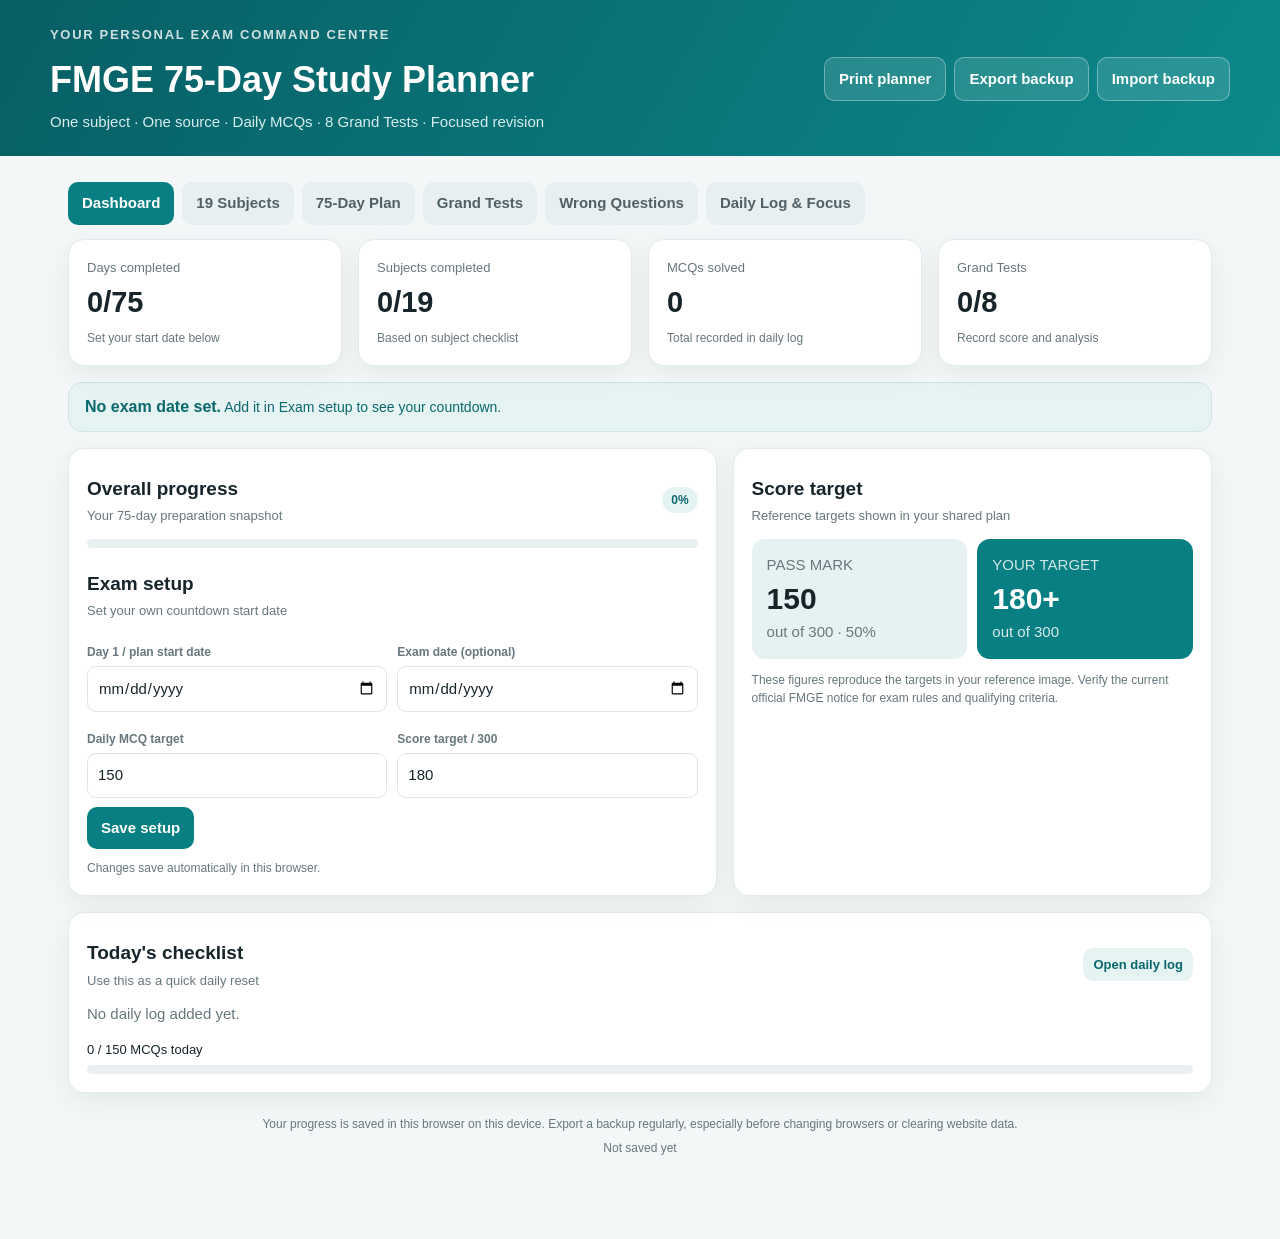
==== index.html @ 82005a5f "Improve FMGE planner: fix data bugs, add exam countdown, target tracking, timer persistence and impo" ====
<!DOCTYPE html>
<html lang="en">
<head>
<meta charset="UTF-8">
<meta name="viewport" content="width=device-width, initial-scale=1.0">
<meta name="theme-color" content="#087f83">
<meta name="description" content="Offline-friendly 75-day FMGE study planner with subject tracking, grand tests, wrong-question notebook and a focus timer.">
<title>FMGE 75-Day Study Planner</title>
<link rel="icon" href="data:image/svg+xml,<svg xmlns='http://www.w3.org/2000/svg' viewBox='0 0 100 100'><text y='.9em' font-size='90'>📚</text></svg>">
<link rel="stylesheet" href="assets/styles.css">
</head>
<body>

<header>
  <div class="top">
    <div class="hero">
      <div class="brand">YOUR PERSONAL EXAM COMMAND CENTRE</div>
      <h1>FMGE 75-Day Study Planner</h1>
      <p>One subject · One source · Daily MCQs · 8 Grand Tests · Focused revision</p>
    </div>
    <div class="head-actions">
      <button class="light" id="printBtn" type="button">Print planner</button>
      <button class="light" id="exportBtn" type="button">Export backup</button>
      <button class="light" id="importBtn" type="button">Import backup</button>
      <input id="importFile" type="file" accept="application/json,.json" hidden>
    </div>
  </div>
</header>

<main>
  <nav class="tabs" role="tablist" aria-label="Planner sections">
    <button class="tab active" id="tab-dashboard" role="tab" aria-selected="true" aria-controls="dashboard" data-tab="dashboard" type="button">Dashboard</button>
    <button class="tab" id="tab-subjects" role="tab" aria-selected="false" aria-controls="subjects" data-tab="subjects" type="button">19 Subjects</button>
    <button class="tab" id="tab-schedule" role="tab" aria-selected="false" aria-controls="schedule" data-tab="schedule" type="button">75-Day Plan</button>
    <button class="tab" id="tab-tests" role="tab" aria-selected="false" aria-controls="tests" data-tab="tests" type="button">Grand Tests</button>
    <button class="tab" id="tab-mistakes" role="tab" aria-selected="false" aria-controls="mistakes" data-tab="mistakes" type="button">Wrong Questions</button>
    <button class="tab" id="tab-daily" role="tab" aria-selected="false" aria-controls="daily" data-tab="daily" type="button">Daily Log &amp; Focus</button>
  </nav>

  <section id="dashboard" class="panel active" role="tabpanel" aria-labelledby="tab-dashboard">
    <div class="grid stats">
      <div class="card">
        <div class="stat-label">Days completed</div>
        <div class="stat-value" id="daysDone">0/75</div>
        <div class="stat-sub" id="dayNow">Set your start date below</div>
      </div>
      <div class="card">
        <div class="stat-label">Subjects completed</div>
        <div class="stat-value" id="subjectsDone">0/19</div>
        <div class="stat-sub">Based on subject checklist</div>
      </div>
      <div class="card">
        <div class="stat-label">MCQs solved</div>
        <div class="stat-value" id="mcqTotal">0</div>
        <div class="stat-sub" id="mcqSub">Total recorded in daily log</div>
      </div>
      <div class="card">
        <div class="stat-label">Grand Tests</div>
        <div class="stat-value" id="gtDone">0/8</div>
        <div class="stat-sub">Record score and analysis</div>
      </div>
    </div>

    <div class="banner" id="countdownBanner" role="status">Add your exam date in Exam setup to see the countdown.</div>

    <div class="grid two">
      <div class="card">
        <div class="section-title">
          <div><h2>Overall progress</h2><p>Your 75-day preparation snapshot</p></div>
          <span class="pill" id="overallPct">0%</span>
        </div>
        <div class="progress" id="overallProgress" role="progressbar" aria-label="Overall plan progress" aria-valuemin="0" aria-valuemax="100" aria-valuenow="0">
          <span id="overallBar"></span>
        </div>

        <div class="section-title" style="margin-top:22px">
          <div><h2>Exam setup</h2><p>Set your own countdown start date</p></div>
        </div>
        <div class="row">
          <div class="field">
            <label for="startDate">Day 1 / plan start date</label>
            <input type="date" id="startDate">
          </div>
          <div class="field">
            <label for="examDate">Exam date (optional)</label>
            <input type="date" id="examDate">
          </div>
        </div>
        <div class="row">
          <div class="field">
            <label for="mcqTarget">Daily MCQ target</label>
            <input type="number" min="1" max="1000" id="mcqTarget" value="150">
          </div>
          <div class="field">
            <label for="scoreTarget">Score target / 300</label>
            <input type="number" min="1" max="300" id="scoreTarget" value="180">
          </div>
        </div>
        <button class="primary" id="saveSettingsBtn" type="button">Save setup</button>
        <p class="muted" style="font-size:12px;margin:10px 0 0">Changes save automatically in this browser.</p>
      </div>

      <div class="card">
        <div class="section-title">
          <div><h2>Score target</h2><p>Reference targets shown in your shared plan</p></div>
        </div>
        <div class="row">
          <div style="background:#e6f1f2;border-radius:13px;padding:15px">
            <div class="muted">PASS MARK</div>
            <div style="font-size:30px;font-weight:850">150</div>
            <div class="muted">out of 300 · 50%</div>
          </div>
          <div style="background:var(--teal);color:#fff;border-radius:13px;padding:15px">
            <div style="opacity:.8">YOUR TARGET</div>
            <div style="font-size:30px;font-weight:850" id="targetDisplay">180+</div>
            <div style="opacity:.85">out of 300</div>
          </div>
        </div>
        <p class="muted" style="font-size:12px">These figures reproduce the targets in your reference image. Verify the current official FMGE notice for exam rules and qualifying criteria.</p>
      </div>
    </div>

    <div class="card" style="margin-top:16px">
      <div class="section-title">
        <div><h2>Today's checklist</h2><p>Use this as a quick daily reset</p></div>
        <button class="soft small" id="openDaily" type="button">Open daily log</button>
      </div>
      <div id="todaySummary" class="muted">No daily log added yet.</div>
      <div class="mcq-today">
        <span id="todayMcqLabel">0 / 150 MCQs today</span>
        <span class="muted" id="todayHours"></span>
      </div>
      <div class="progress" id="todayProgress" role="progressbar" aria-label="Today's MCQ target" aria-valuemin="0" aria-valuemax="100" aria-valuenow="0">
        <span id="todayBar"></span>
      </div>
    </div>
  </section>

  <section id="subjects" class="panel" role="tabpanel" aria-labelledby="tab-subjects">
    <div class="section-title">
      <div><h2>19 subjects · one source each</h2><p>Choose one main revision platform. Reference books are for doubts, not parallel reading.</p></div>
      <span class="pill" id="subjectProgress">0/19 done</span>
    </div>
    <div class="notice" style="margin-bottom:14px">Main revision notes/videos: choose ONE platform (Marrow, PrepLadder or DAMS). Use the book listed for clarification and difficult concepts. Avoid switching sources repeatedly.</div>
    <div class="card">
      <div class="row" style="margin-bottom:12px">
        <div class="field">
          <label for="platform">Your one main platform</label>
          <select id="platform">
            <option value="">Choose platform</option>
            <option>Marrow</option>
            <option>PrepLadder</option>
            <option>DAMS</option>
            <option>Other</option>
          </select>
        </div>
        <div class="field">
          <label for="platformOther">Other platform (if selected)</label>
          <input id="platformOther" placeholder="Enter platform name">
        </div>
      </div>
      <div class="table-wrap">
        <table>
          <thead><tr><th>Done</th><th>Subject</th><th>Reference book / source</th><th>What I read / covered</th><th>What is left</th></tr></thead>
          <tbody id="subjectRows"></tbody>
        </table>
      </div>
    </div>
  </section>

  <section id="schedule" class="panel" role="tabpanel" aria-labelledby="tab-schedule">
    <div class="section-title">
      <div><h2>75-day timetable</h2><p>Follow the phases and adjust the daily subject split to your pace.</p></div>
    </div>
    <div class="card" id="phaseList"></div>
    <div class="card" style="margin-top:16px">
      <div class="section-title">
        <div><h2>Day-by-day tracker</h2><p>Mark each day complete and add your focus for that day.</p></div>
        <span class="pill" id="planProgress">0/75 days</span>
      </div>
      <div class="table-wrap">
        <table>
          <thead><tr><th>Done</th><th>Day</th><th>Calendar date</th><th>Plan / focus</th><th>Your notes</th></tr></thead>
          <tbody id="dayRows"></tbody>
        </table>
      </div>
    </div>
  </section>

  <section id="tests" class="panel" role="tabpanel" aria-labelledby="tab-tests">
    <div class="section-title">
      <div><h2>8 Grand Tests in 75 days</h2><p>Every GT: full exam simulation · 2 parts × 150 questions (as in your reference plan).</p></div>
    </div>
    <div class="card">
      <h3 style="margin-top:0">GT schedule</h3>
      <div class="gt-grid" id="gtSchedule"></div>
      <div class="muted" style="font-size:12px;margin-top:12px">Block 1: GT 1–4. Block 2: GT 5–8, closer together.</div>
    </div>
    <div class="card" style="margin-top:16px">
      <div class="section-title">
        <div><h2>GT score &amp; analysis tracker</h2><p>Complete the analysis on the same day. Suggested analysis time: 3 hours.</p></div>
      </div>
      <div class="table-wrap">
        <table>
          <thead><tr><th>GT</th><th>Day</th><th>Date</th><th>Score / 300</th><th>Analysis done</th><th>Weak areas / action</th></tr></thead>
          <tbody id="gtRows"></tbody>
        </table>
      </div>
    </div>
    <div class="card" style="margin-top:16px">
      <div class="section-title">
        <div><h2>GT subject-wise score analysis</h2><p>Enter the percentage for each subject after every GT. Compare the latest two tests and identify subjects needing extra revision.</p></div>
        <span class="pill">50% benchmark</span>
      </div>
      <div class="notice">Rule: below 50% in 2 consecutive GTs = assign that subject 1 extra revision day. A missing score is not counted as a failed GT.</div>
      <div class="field" style="max-width:260px">
        <label for="subjectGTSelect">Choose GT to enter / review</label>
        <select id="subjectGTSelect"></select>
      </div>
      <div class="analysis-summary">
        <div><span class="muted" style="font-size:12px">OK</span><b id="gtOkCount">0</b><span class="muted" style="font-size:11px">Latest score ≥50%</span></div>
        <div><span class="muted" style="font-size:12px">Watch</span><b id="gtWatchCount">0</b><span class="muted" style="font-size:11px">One score below 50%</span></div>
        <div><span class="muted" style="font-size:12px">Extra revision</span><b id="gtReviseCount">0</b><span class="muted" style="font-size:11px">Two GTs in a row below 50%</span></div>
      </div>
      <div class="subject-analysis-grid" id="subjectGTGrid"></div>
      <div class="section-title" style="margin-top:20px">
        <div><h3 style="margin:0">Subject-wise action report</h3><p>Based on the latest two GTs with recorded scores.</p></div>
      </div>
      <div id="subjectGTReport"></div>
    </div>
  </section>

  <section id="mistakes" class="panel" role="tabpanel" aria-labelledby="tab-mistakes">
    <div class="section-title">
      <div><h2>Wrong-question notebook</h2><p>Every incorrect question goes into one of these four buckets.</p></div>
    </div>
    <div class="card">
      <div class="category"><div class="number">1</div><div><b>Not read</b><p>Never studied this topic.</p></div></div>
      <div class="category"><div class="number">2</div><div><b>Read, still wrong</b><p>Studied it but got it wrong.</p></div></div>
      <div class="category"><div class="number">3</div><div><b>Silly mistake</b><p>You knew it, but misread or slipped.</p></div></div>
      <div class="category" style="border:0"><div class="number">4</div><div><b>Confused between 2 options</b><p>The second option confused you.</p></div></div>
    </div>
    <div class="card" style="margin-top:16px">
      <h3 style="margin-top:0">Add a wrong question</h3>
      <div class="row">
        <div class="field">
          <label for="wrongSubject">Subject</label>
          <select id="wrongSubject"></select>
        </div>
        <div class="field">
          <label for="wrongCategory">Category</label>
          <select id="wrongCategory">
            <option value="1">1 · Not read</option>
            <option value="2">2 · Read, still wrong</option>
            <option value="3">3 · Silly mistake</option>
            <option value="4">4 · Confused between 2 options</option>
          </select>
        </div>
      </div>
      <div class="row">
        <div class="field">
          <label for="wrongTopic">Topic / question reference</label>
          <input id="wrongTopic" placeholder="e.g. Nephrotic syndrome">
        </div>
        <div class="field">
          <label for="wrongDate">Date</label>
          <input type="date" id="wrongDate">
        </div>
      </div>
      <div class="field">
        <label for="wrongNote">Correct concept / why I got it wrong / next action</label>
        <textarea id="wrongNote" placeholder="Write the key learning point..."></textarea>
      </div>
      <button class="primary" id="addWrongBtn" type="button">Add to notebook</button>
    </div>
    <div class="card" style="margin-top:16px">
      <div class="section-title">
        <div><h2>Saved mistakes</h2><p id="wrongCount">0 entries</p></div>
        <button class="soft small" id="clearWrongBtn" type="button">Clear all</button>
      </div>
      <div id="wrongList"></div>
    </div>
  </section>

  <section id="daily" class="panel" role="tabpanel" aria-labelledby="tab-daily">
    <div class="section-title">
      <div><h2>Daily study log</h2><p>Track actual study time, coverage and MCQs — not just planned hours.</p></div>
    </div>
    <div class="grid two">
      <div class="card">
        <h3 style="margin-top:0">Log today's work</h3>
        <div class="row">
          <div class="field">
            <label for="logDate">Date</label>
            <input type="date" id="logDate">
          </div>
          <div class="field">
            <label for="logSubject">Subject</label>
            <select id="logSubject"></select>
          </div>
        </div>
        <div class="row">
          <div class="field">
            <label for="studyHours">Study hours</label>
            <input type="number" id="studyHours" min="0" max="24" value="0">
          </div>
          <div class="field">
            <label for="studyMinutes">Minutes</label>
            <input type="number" id="studyMinutes" min="0" max="59" value="0">
          </div>
        </div>
        <div class="row">
          <div class="field">
            <label for="mcqs">MCQs solved</label>
            <input type="number" id="mcqs" min="0" value="0">
          </div>
          <div class="field">
            <label for="correct">MCQs correct</label>
            <input type="number" id="correct" min="0" value="0">
          </div>
        </div>
        <div class="field">
          <label for="readToday">What I read / completed</label>
          <textarea id="readToday" placeholder="Topics, videos, notes..."></textarea>
        </div>
        <div class="field">
          <label for="leftToday">What is left / revise next</label>
          <textarea id="leftToday" placeholder="Pending topics and next action..."></textarea>
        </div>
        <div class="error" id="logError" role="alert"></div>
        <button class="primary" id="saveLogBtn" type="button">Save daily log</button>
      </div>

      <div class="card timer">
        <h3 style="margin-top:0">Focus timer</h3>
        <p class="muted">Pomodoro, stopwatch or custom focus session</p>
        <div class="row">
          <div class="field">
            <label for="timerMode">Mode</label>
            <select id="timerMode">
              <option value="pomodoro">Pomodoro · 25 min</option>
              <option value="short">Short break · 5 min</option>
              <option value="long">Long break · 15 min</option>
              <option value="stopwatch">Stopwatch</option>
              <option value="custom">Custom countdown</option>
            </select>
          </div>
          <div class="field">
            <label for="customMinutes">Custom minutes</label>
            <input type="number" id="customMinutes" min="1" max="600" value="50">
          </div>
        </div>
        <div class="clock" id="clock" role="timer" aria-live="off">25:00</div>
        <div class="timer-controls">
          <button class="primary" id="timerStart" type="button">Start</button>
          <button class="soft" id="timerReset" type="button">Reset</button>
        </div>
        <p class="muted" id="timerStatus" aria-live="polite">Focus on one task until the timer ends.</p>
      </div>
    </div>

    <div class="card" style="margin-top:16px">
      <div class="section-title">
        <div><h2>Daily history</h2><p>Saved logs on this device</p></div>
      </div>
      <div id="logHistory"></div>
    </div>
  </section>

  <footer class="muted" style="font-size:12px;text-align:center;margin-top:22px">
    <div>Your progress is saved in this browser on this device. Export a backup regularly, especially before changing browsers or clearing website data.</div>
    <div id="lastSaved" style="margin-top:6px">Not saved yet</div>
  </footer>
</main>

<div id="toast" class="toast" role="status" aria-live="polite"></div>

<script src="assets/app.js"></script>
</body>
</html>
---- assets/styles.css ----
:root{
  --teal:#087f83;
  --teal2:#0b686d;
  --mint:#e5f3f2;
  --ink:#17252b;
  --muted:#68777d;
  --line:#e4eaec;
  --bg:#f4f7f8;
  --white:#fff;
  --accent:#b75b32;
  --shadow:0 8px 24px rgba(20,55,60,.07);
}

*{box-sizing:border-box}

body{
  margin:0;
  background:var(--bg);
  color:var(--ink);
  font:15px/1.5 Inter,-apple-system,BlinkMacSystemFont,"Segoe UI",sans-serif;
}

header{
  background:linear-gradient(120deg,#075f65,#0c898b);
  color:#fff;
  padding:25px max(20px,calc((100% - 1180px)/2)) 23px;
}

.top{display:flex;justify-content:space-between;gap:16px;align-items:center;flex-wrap:wrap}
.brand{font-size:13px;letter-spacing:.13em;font-weight:800;opacity:.8}
.hero h1{font-size:clamp(25px,4vw,36px);margin:8px 0 4px}
.hero p{margin:0;color:#d6eeee}
.head-actions{display:flex;gap:8px;flex-wrap:wrap}

button,.btn{
  border:0;
  border-radius:10px;
  padding:10px 14px;
  font:inherit;
  font-weight:650;
  cursor:pointer;
}
.primary{background:var(--teal);color:#fff}
.light{background:#ffffff20;color:#fff;border:1px solid #ffffff55}
.soft{background:var(--mint);color:var(--teal2)}
.danger{background:#fff0eb;color:#a33e20}
.small{padding:7px 10px;font-size:13px}

main{max-width:1180px;margin:22px auto;padding:0 18px 60px}

.tabs{display:flex;gap:8px;overflow:auto;padding:4px 0 14px}
.tab{white-space:nowrap;background:#e8eff0;color:#506066}
.tab.active{background:var(--teal);color:#fff}

.panel{display:none}
.panel.active{display:block}

.grid{display:grid;gap:16px}
.stats{grid-template-columns:repeat(4,minmax(0,1fr));margin-bottom:16px}

.card{
  background:var(--white);
  border:1px solid var(--line);
  border-radius:16px;
  padding:18px;
  box-shadow:var(--shadow);
}

.stat-label{color:var(--muted);font-size:13px}
.stat-value{font-size:29px;font-weight:800;margin:4px 0}
.stat-sub{color:var(--muted);font-size:12px}

.section-title{display:flex;justify-content:space-between;align-items:center;gap:12px;margin:8px 0 13px}
.section-title h2{font-size:19px;margin:0}
.section-title p{margin:3px 0 0;color:var(--muted);font-size:13px}

.progress{height:9px;border-radius:20px;background:#e9eff0;overflow:hidden}
.progress span{display:block;height:100%;background:var(--teal);border-radius:20px;width:0;transition:width .25s}

.banner{
  background:var(--mint);
  border:1px solid #cfe6e4;
  color:var(--teal2);
  border-radius:14px;
  padding:12px 16px;
  margin-bottom:16px;
  font-size:14px;
}
.banner b{font-size:16px}
.banner .muted{color:#4c6d6f}

.two{grid-template-columns:1.15fr .85fr}

.field{display:flex;flex-direction:column;gap:5px;margin:9px 0}
.field label{font-size:12px;color:var(--muted);font-weight:700}
.field input,.field select,.field textarea{
  width:100%;
  border:1px solid #dce5e7;
  border-radius:9px;
  padding:10px;
  background:#fff;
  color:var(--ink);
  font:inherit;
}
.field textarea{min-height:75px;resize:vertical}

.row{display:flex;gap:10px;align-items:center;flex-wrap:wrap}
.row>*{flex:1}
.muted{color:var(--muted)}

.pill{
  display:inline-block;
  padding:4px 9px;
  background:var(--mint);
  color:var(--teal2);
  border-radius:30px;
  font-size:12px;
  font-weight:700;
}

.table-wrap{overflow:auto}
table{width:100%;border-collapse:collapse;min-width:620px}
th,td{text-align:left;padding:11px 9px;border-bottom:1px solid var(--line);vertical-align:middle}
th{font-size:12px;color:var(--muted);text-transform:uppercase;letter-spacing:.04em}
td{font-size:14px}
td input[type=checkbox]{width:18px;height:18px;accent-color:var(--teal)}
.subject-name{font-weight:750}
.book{color:var(--muted)}

.phase{border-left:4px solid var(--teal);padding:2px 0 2px 13px;margin:14px 0}
.phase strong{display:block}
.phase span{color:var(--muted);font-size:13px}

.gt-grid{display:grid;grid-template-columns:repeat(4,1fr);gap:10px}
.gt{background:var(--teal);color:#fff;border-radius:13px;padding:13px;text-align:center}
.gt b{display:block;font-size:18px}
.gt span{font-size:12px;opacity:.85}

.category{display:flex;gap:10px;align-items:flex-start;padding:12px 0;border-bottom:1px solid var(--line)}
.category p{margin:2px 0 0;color:var(--muted);font-size:13px}
.number{
  width:28px;height:28px;border-radius:50%;
  background:var(--mint);color:var(--teal);
  display:grid;place-items:center;font-weight:800;flex:none;
}

.timer{text-align:center}
.clock{font-size:44px;font-weight:800;letter-spacing:.04em;margin:15px 0}
.timer-controls{display:flex;justify-content:center;gap:8px;flex-wrap:wrap}

.list-item{
  display:flex;justify-content:space-between;gap:10px;align-items:center;
  padding:10px 0;border-bottom:1px solid var(--line);
}
.empty{padding:22px;text-align:center;color:var(--muted)}

.notice{
  background:#fff8e9;
  border:1px solid #f2dfb8;
  padding:12px;
  border-radius:12px;
  color:#76521d;
  font-size:13px;
}

.mcq-today{display:flex;justify-content:space-between;gap:10px;font-size:13px;margin:14px 0 6px}
.error{color:#a33e20;font-size:13px;min-height:18px;margin:4px 0}

.toast{
  position:fixed;
  left:50%;
  bottom:24px;
  transform:translate(-50%,20px);
  background:var(--ink);
  color:#fff;
  padding:11px 16px;
  border-radius:10px;
  font-size:14px;
  opacity:0;
  pointer-events:none;
  transition:opacity .2s,transform .2s;
  z-index:50;
  max-width:90vw;
}
.toast.show{opacity:1;transform:translate(-50%,0)}
.toast.success{background:var(--teal2)}
.toast.error{background:#a33e20}

.subject-analysis-grid{display:grid;grid-template-columns:repeat(2,minmax(0,1fr));gap:14px}
.subject-analysis-card{border:1px solid var(--line);border-radius:12px;padding:13px;background:#fff}
.subject-analysis-card h4{margin:0 0 9px;font-size:15px}
.subject-score-row{
  display:grid;
  grid-template-columns:1fr 72px 72px;
  gap:8px;
  align-items:center;
  padding:7px 0;
  border-bottom:1px solid var(--line);
}
.subject-score-row:last-child{border-bottom:0}
.subject-score-row input{
  width:100%;
  min-width:0;
  border:1px solid #dce5e7;
  border-radius:8px;
  padding:7px;
  font:inherit;
}

.status-ok{color:var(--teal2);font-weight:750}
.status-watch{color:#9a6a19;font-weight:750}
.status-revise{color:#a33e20;font-weight:800}
.status-none{color:var(--muted);font-weight:700}

.analysis-summary{display:grid;grid-template-columns:repeat(3,minmax(0,1fr));gap:10px;margin:12px 0}
.analysis-summary>div{background:var(--bg);border-radius:10px;padding:12px}
.analysis-summary b{display:block;font-size:21px}

.sr-only{
  position:absolute;width:1px;height:1px;
  padding:0;margin:-1px;overflow:hidden;
  clip:rect(0,0,0,0);white-space:nowrap;border:0;
}

:focus-visible{outline:3px solid #0c898b;outline-offset:2px}

@media(max-width:760px){
  .stats{grid-template-columns:repeat(2,1fr)}
  .two{grid-template-columns:1fr}
  .gt-grid{grid-template-columns:repeat(2,1fr)}
  main{padding-left:12px;padding-right:12px}
  .card{padding:15px}
  .subject-analysis-grid{grid-template-columns:1fr}
  .analysis-summary{grid-template-columns:repeat(3,1fr)}
  .subject-score-row{grid-template-columns:1fr 64px 64px}
}

@media print{
  header{background:#fff;color:#111;padding:10px}
  .head-actions,.tabs,button,.toast,.timer-controls{display:none!important}
  body{background:#fff}
  .panel{display:none!important}
  .panel.active{display:block!important}
  .card{box-shadow:none;break-inside:avoid}
  main{max-width:none}
}
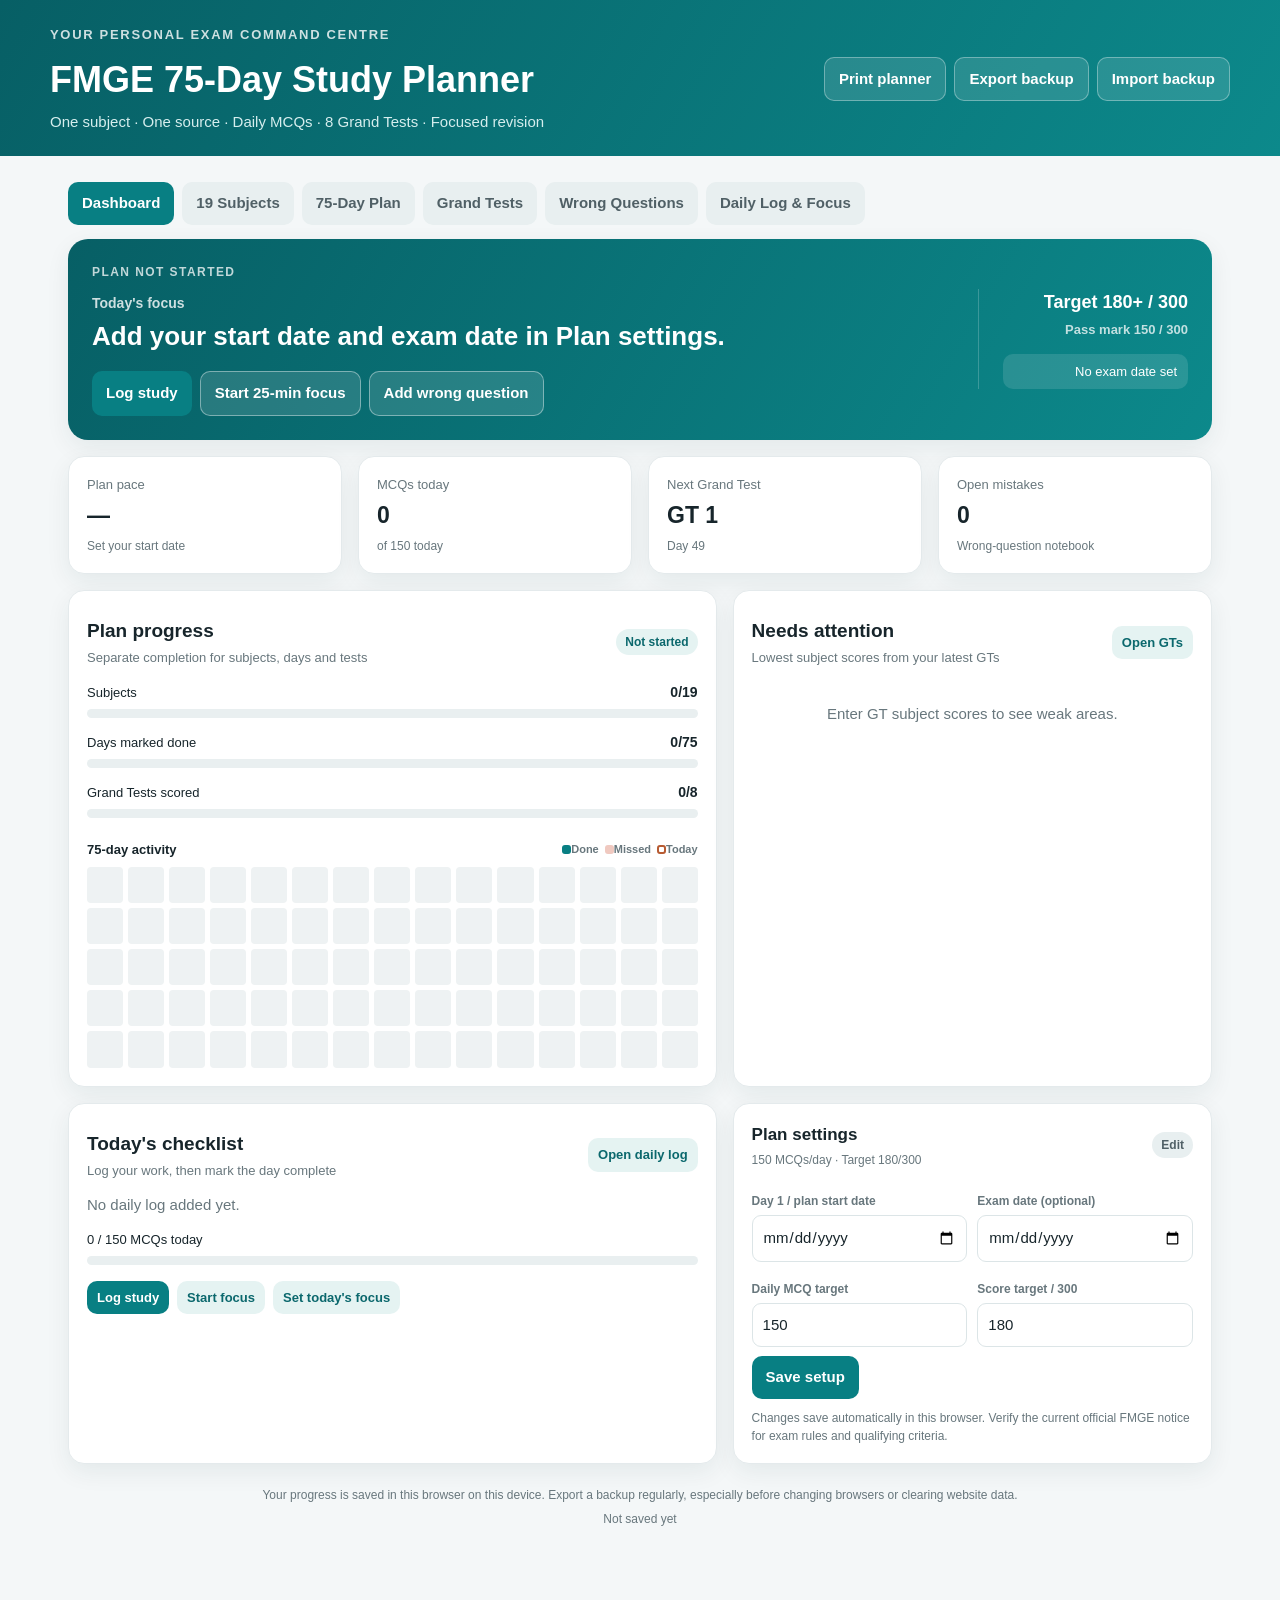
==== commit 6edba8f9: "Restructure dashboard: today hero, decision KPIs, separate progress, heatmap, weak-subject list, col" ====
--- a/index.html
+++ b/index.html
@@ -38,100 +38,135 @@
   </nav>
 
   <section id="dashboard" class="panel active" role="tabpanel" aria-labelledby="tab-dashboard">
-    <div class="grid stats">
-      <div class="card">
-        <div class="stat-label">Days completed</div>
-        <div class="stat-value" id="daysDone">0/75</div>
-        <div class="stat-sub" id="dayNow">Set your start date below</div>
-      </div>
-      <div class="card">
-        <div class="stat-label">Subjects completed</div>
-        <div class="stat-value" id="subjectsDone">0/19</div>
-        <div class="stat-sub">Based on subject checklist</div>
-      </div>
-      <div class="card">
-        <div class="stat-label">MCQs solved</div>
-        <div class="stat-value" id="mcqTotal">0</div>
-        <div class="stat-sub" id="mcqSub">Total recorded in daily log</div>
-      </div>
-      <div class="card">
-        <div class="stat-label">Grand Tests</div>
-        <div class="stat-value" id="gtDone">0/8</div>
-        <div class="stat-sub">Record score and analysis</div>
-      </div>
-    </div>
-
-    <div class="banner" id="countdownBanner" role="status">Add your exam date in Exam setup to see the countdown.</div>
+    <div class="hero-card">
+      <div class="hero-main">
+        <div class="hero-eyebrow" id="heroEyebrow">PLAN NOT STARTED</div>
+        <h2 class="hero-title">Today's focus</h2>
+        <p class="hero-focus" id="heroFocus">Add your start date and exam date in Plan settings.</p>
+        <div class="hero-actions">
+          <button class="primary" id="heroLog" type="button">Log study</button>
+          <button class="light" id="heroFocusBtn" type="button">Start 25-min focus</button>
+          <button class="light" id="heroWrongBtn" type="button">Add wrong question</button>
+        </div>
+      </div>
+      <div class="hero-side">
+        <div class="hero-target" id="heroTarget">Target 180+ / 300</div>
+        <div class="hero-target subtle">Pass mark 150 / 300</div>
+        <div class="hero-countdown" id="heroCountdown" role="status">No exam date set</div>
+      </div>
+    </div>
+
+    <div class="grid stats kpis">
+      <div class="card">
+        <div class="stat-label">Plan pace</div>
+        <div class="stat-value" id="kpiPace">—</div>
+        <div class="stat-sub" id="kpiPaceSub">Set your start date</div>
+      </div>
+      <div class="card">
+        <div class="stat-label">MCQs today</div>
+        <div class="stat-value" id="kpiMcqToday">0</div>
+        <div class="stat-sub" id="kpiMcqSub">of 150 target</div>
+      </div>
+      <div class="card">
+        <div class="stat-label">Next Grand Test</div>
+        <div class="stat-value" id="kpiNextGt">GT 1</div>
+        <div class="stat-sub" id="kpiNextGtSub">Day 49</div>
+      </div>
+      <div class="card">
+        <div class="stat-label">Open mistakes</div>
+        <div class="stat-value" id="kpiMistakes">0</div>
+        <div class="stat-sub" id="kpiMistakesSub">Wrong-question notebook</div>
+      </div>
+    </div>
 
     <div class="grid two">
       <div class="card">
         <div class="section-title">
-          <div><h2>Overall progress</h2><p>Your 75-day preparation snapshot</p></div>
-          <span class="pill" id="overallPct">0%</span>
-        </div>
-        <div class="progress" id="overallProgress" role="progressbar" aria-label="Overall plan progress" aria-valuemin="0" aria-valuemax="100" aria-valuenow="0">
-          <span id="overallBar"></span>
-        </div>
-
-        <div class="section-title" style="margin-top:22px">
-          <div><h2>Exam setup</h2><p>Set your own countdown start date</p></div>
-        </div>
-        <div class="row">
-          <div class="field">
-            <label for="startDate">Day 1 / plan start date</label>
-            <input type="date" id="startDate">
-          </div>
-          <div class="field">
-            <label for="examDate">Exam date (optional)</label>
-            <input type="date" id="examDate">
-          </div>
-        </div>
-        <div class="row">
-          <div class="field">
-            <label for="mcqTarget">Daily MCQ target</label>
-            <input type="number" min="1" max="1000" id="mcqTarget" value="150">
-          </div>
-          <div class="field">
-            <label for="scoreTarget">Score target / 300</label>
-            <input type="number" min="1" max="300" id="scoreTarget" value="180">
-          </div>
-        </div>
-        <button class="primary" id="saveSettingsBtn" type="button">Save setup</button>
-        <p class="muted" style="font-size:12px;margin:10px 0 0">Changes save automatically in this browser.</p>
+          <div><h2>Plan progress</h2><p>Separate completion for subjects, days and tests</p></div>
+          <span class="pill" id="dayNow">Not started</span>
+        </div>
+
+        <div class="progress-row">
+          <div class="progress-row-head"><span>Subjects</span><b id="subjectsDone">0/19</b></div>
+          <div class="progress" id="subjectsProgress" role="progressbar" aria-label="Subject completion" aria-valuemin="0" aria-valuemax="100" aria-valuenow="0"><span id="subjectsBar"></span></div>
+        </div>
+        <div class="progress-row">
+          <div class="progress-row-head"><span>Days marked done</span><b id="daysDone">0/75</b></div>
+          <div class="progress" id="daysProgress" role="progressbar" aria-label="Day completion" aria-valuemin="0" aria-valuemax="100" aria-valuenow="0"><span id="daysBar"></span></div>
+        </div>
+        <div class="progress-row">
+          <div class="progress-row-head"><span>Grand Tests scored</span><b id="gtDone">0/8</b></div>
+          <div class="progress" id="gtProgress" role="progressbar" aria-label="Grand Test completion" aria-valuemin="0" aria-valuemax="100" aria-valuenow="0"><span id="gtBar"></span></div>
+        </div>
+
+        <div class="heatmap-head">
+          <span>75-day activity</span>
+          <span class="heatmap-key"><span class="dot done"></span>Done <span class="dot missed"></span>Missed <span class="dot today"></span>Today</span>
+        </div>
+        <div class="heatmap" id="heatmap" role="img" aria-label="75-day completion heatmap"></div>
       </div>
 
       <div class="card">
         <div class="section-title">
-          <div><h2>Score target</h2><p>Reference targets shown in your shared plan</p></div>
-        </div>
-        <div class="row">
-          <div style="background:#e6f1f2;border-radius:13px;padding:15px">
-            <div class="muted">PASS MARK</div>
-            <div style="font-size:30px;font-weight:850">150</div>
-            <div class="muted">out of 300 · 50%</div>
-          </div>
-          <div style="background:var(--teal);color:#fff;border-radius:13px;padding:15px">
-            <div style="opacity:.8">YOUR TARGET</div>
-            <div style="font-size:30px;font-weight:850" id="targetDisplay">180+</div>
-            <div style="opacity:.85">out of 300</div>
-          </div>
-        </div>
-        <p class="muted" style="font-size:12px">These figures reproduce the targets in your reference image. Verify the current official FMGE notice for exam rules and qualifying criteria.</p>
-      </div>
-    </div>
-
-    <div class="card" style="margin-top:16px">
-      <div class="section-title">
-        <div><h2>Today's checklist</h2><p>Use this as a quick daily reset</p></div>
-        <button class="soft small" id="openDaily" type="button">Open daily log</button>
-      </div>
-      <div id="todaySummary" class="muted">No daily log added yet.</div>
-      <div class="mcq-today">
-        <span id="todayMcqLabel">0 / 150 MCQs today</span>
-        <span class="muted" id="todayHours"></span>
-      </div>
-      <div class="progress" id="todayProgress" role="progressbar" aria-label="Today's MCQ target" aria-valuemin="0" aria-valuemax="100" aria-valuenow="0">
-        <span id="todayBar"></span>
+          <div><h2>Needs attention</h2><p>Lowest subject scores from your latest GTs</p></div>
+          <button class="soft small" id="openTests" type="button">Open GTs</button>
+        </div>
+        <div id="weakList"></div>
+      </div>
+    </div>
+
+    <div class="grid two" style="margin-top:16px">
+      <div class="card">
+        <div class="section-title">
+          <div><h2>Today's checklist</h2><p>Log your work, then mark the day complete</p></div>
+          <button class="soft small" id="openDaily" type="button">Open daily log</button>
+        </div>
+        <div id="todaySummary" class="muted">No daily log added yet.</div>
+        <div class="mcq-today">
+          <span id="todayMcqLabel">0 / 150 MCQs today</span>
+          <span class="muted" id="todayHours"></span>
+        </div>
+        <div class="progress" id="todayProgress" role="progressbar" aria-label="Today's MCQ target" aria-valuemin="0" aria-valuemax="100" aria-valuenow="0">
+          <span id="todayBar"></span>
+        </div>
+        <div class="today-actions">
+          <button class="primary small" id="todayLogBtn" type="button">Log study</button>
+          <button class="soft small" id="todayFocusBtn" type="button">Start focus</button>
+          <button class="soft small" id="openDayPlan" type="button">Set today's focus</button>
+        </div>
+      </div>
+
+      <div class="card">
+        <details id="planDetails">
+          <summary>
+            <span class="summary-text"><b>Plan settings</b><span class="muted" id="planSummary">Set your start date to activate the plan</span></span>
+            <span class="pill">Edit</span>
+          </summary>
+          <div class="details-body">
+            <div class="row">
+              <div class="field">
+                <label for="startDate">Day 1 / plan start date</label>
+                <input type="date" id="startDate">
+              </div>
+              <div class="field">
+                <label for="examDate">Exam date (optional)</label>
+                <input type="date" id="examDate">
+              </div>
+            </div>
+            <div class="row">
+              <div class="field">
+                <label for="mcqTarget">Daily MCQ target</label>
+                <input type="number" min="1" max="1000" id="mcqTarget" value="150">
+              </div>
+              <div class="field">
+                <label for="scoreTarget">Score target / 300</label>
+                <input type="number" min="1" max="300" id="scoreTarget" value="180">
+              </div>
+            </div>
+            <button class="primary" id="saveSettingsBtn" type="button">Save setup</button>
+            <p class="muted" style="font-size:12px;margin:10px 0 0">Changes save automatically in this browser. Verify the current official FMGE notice for exam rules and qualifying criteria.</p>
+          </div>
+        </details>
       </div>
     </div>
   </section>
--- a/assets/styles.css
+++ b/assets/styles.css
@@ -69,6 +69,63 @@
 .stat-label{color:var(--muted);font-size:13px}
 .stat-value{font-size:29px;font-weight:800;margin:4px 0}
 .stat-sub{color:var(--muted);font-size:12px}
+
+.hero-card{
+  background:linear-gradient(120deg,#075f65,#0c898b);
+  color:#fff;
+  border-radius:20px;
+  padding:24px;
+  display:grid;
+  grid-template-columns:1fr auto;
+  gap:24px;
+  align-items:center;
+  margin-bottom:16px;
+  box-shadow:var(--shadow);
+}
+.hero-eyebrow{font-size:12px;letter-spacing:.12em;font-weight:800;opacity:.75}
+.hero-title{font-size:14px;margin:12px 0 6px;opacity:.8;font-weight:650}
+.hero-focus{font-size:clamp(19px,2.4vw,26px);line-height:1.3;margin:0 0 18px;font-weight:750;max-width:720px}
+.hero-actions{display:flex;gap:8px;flex-wrap:wrap}
+.hero-actions .light{border-color:#ffffff66}
+.hero-side{border-left:1px solid #ffffff33;padding-left:24px;text-align:right;min-width:210px}
+.hero-target{font-size:18px;font-weight:800}
+.hero-target.subtle{font-size:13px;font-weight:600;opacity:.75;margin-top:4px}
+.hero-countdown{margin-top:14px;font-size:13px;background:#ffffff1f;border-radius:10px;padding:8px 11px}
+
+.kpis .stat-value{font-size:23px}
+.kpis .stat-sub{min-height:18px}
+
+.progress-row{margin:14px 0}
+.progress-row-head{display:flex;justify-content:space-between;align-items:baseline;font-size:13px;margin-bottom:6px}
+.progress-row-head b{font-size:14px}
+
+.heatmap-head{display:flex;justify-content:space-between;align-items:center;gap:10px;margin:22px 0 8px;font-size:13px;font-weight:700}
+.heatmap-key{font-size:11px;font-weight:600;color:var(--muted);display:flex;align-items:center;flex-wrap:wrap}
+.dot{width:9px;height:9px;border-radius:3px;display:inline-block;background:#e9eff0;margin-left:6px}
+.dot:first-child{margin-left:0}
+.dot.done{background:var(--teal)}
+.dot.missed{background:#f0c9c0}
+.dot.today{background:#fff;border:2px solid var(--accent)}
+.heatmap{display:grid;grid-template-columns:repeat(15,1fr);gap:5px}
+.heat-cell{aspect-ratio:1;border-radius:4px;background:#e9eff0;border:1px solid transparent}
+.heat-cell.done{background:var(--teal)}
+.heat-cell.missed{background:#f3d4cc}
+.heat-cell.today{border-color:var(--accent);background:#fff3ee}
+.heat-cell.inactive{background:#eef2f3}
+
+.weak-item{display:flex;justify-content:space-between;gap:12px;align-items:center;padding:11px 0;border-bottom:1px solid var(--line)}
+.weak-item:last-child{border-bottom:0}
+.weak-item b{font-size:14px}
+
+details summary{display:flex;justify-content:space-between;align-items:center;gap:12px;cursor:pointer;list-style:none}
+details summary::-webkit-details-marker{display:none}
+.summary-text{display:flex;flex-direction:column;gap:4px}
+.summary-text b{font-size:17px}
+.summary-text .muted{font-size:12px}
+.details-body{margin-top:14px}
+details[open] summary .pill{background:#e8eff0;color:#506066}
+
+.today-actions{display:flex;gap:8px;flex-wrap:wrap;margin-top:16px}
 
 .section-title{display:flex;justify-content:space-between;align-items:center;gap:12px;margin:8px 0 13px}
 .section-title h2{font-size:19px;margin:0}
@@ -233,6 +290,9 @@
   .subject-analysis-grid{grid-template-columns:1fr}
   .analysis-summary{grid-template-columns:repeat(3,1fr)}
   .subject-score-row{grid-template-columns:1fr 64px 64px}
+  .hero-card{grid-template-columns:1fr;padding:18px}
+  .hero-side{border-left:0;border-top:1px solid #ffffff33;padding-left:0;padding-top:14px;text-align:left}
+  .heatmap{gap:4px}
 }
 
 @media print{
